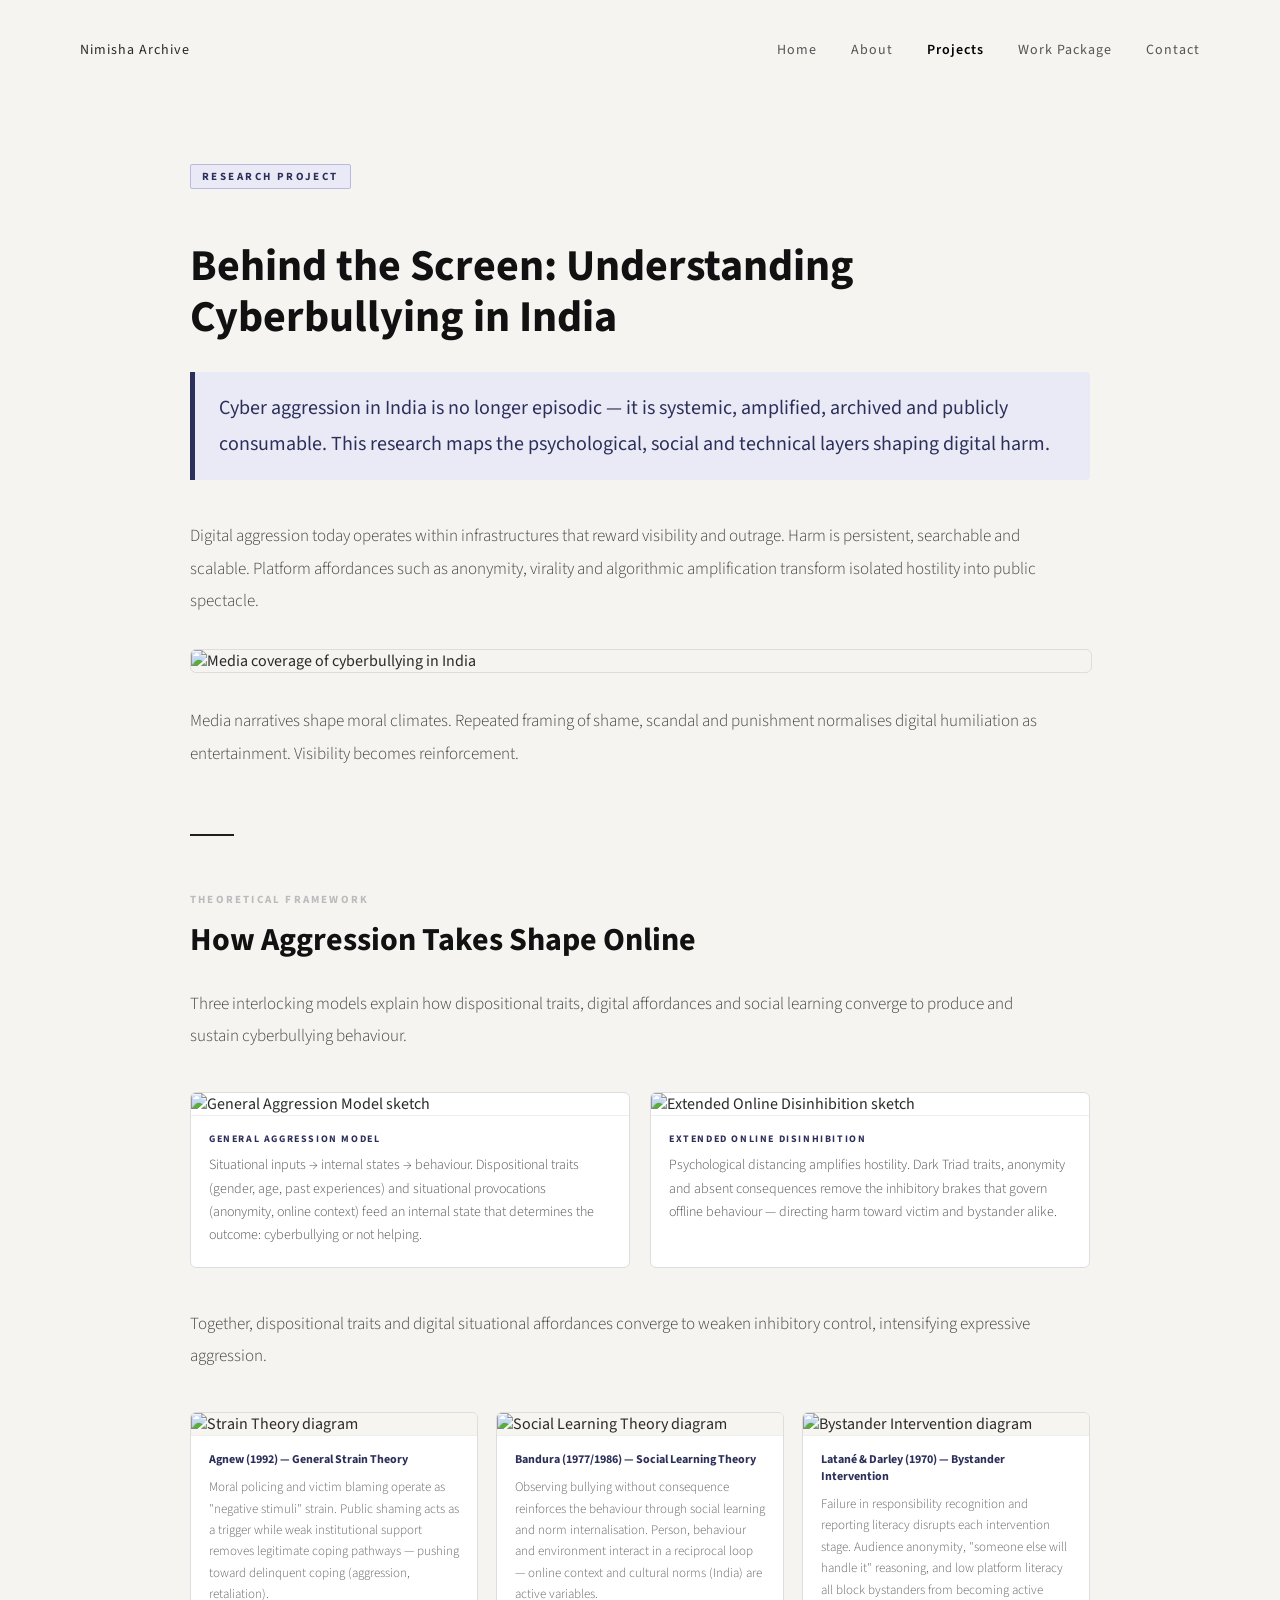
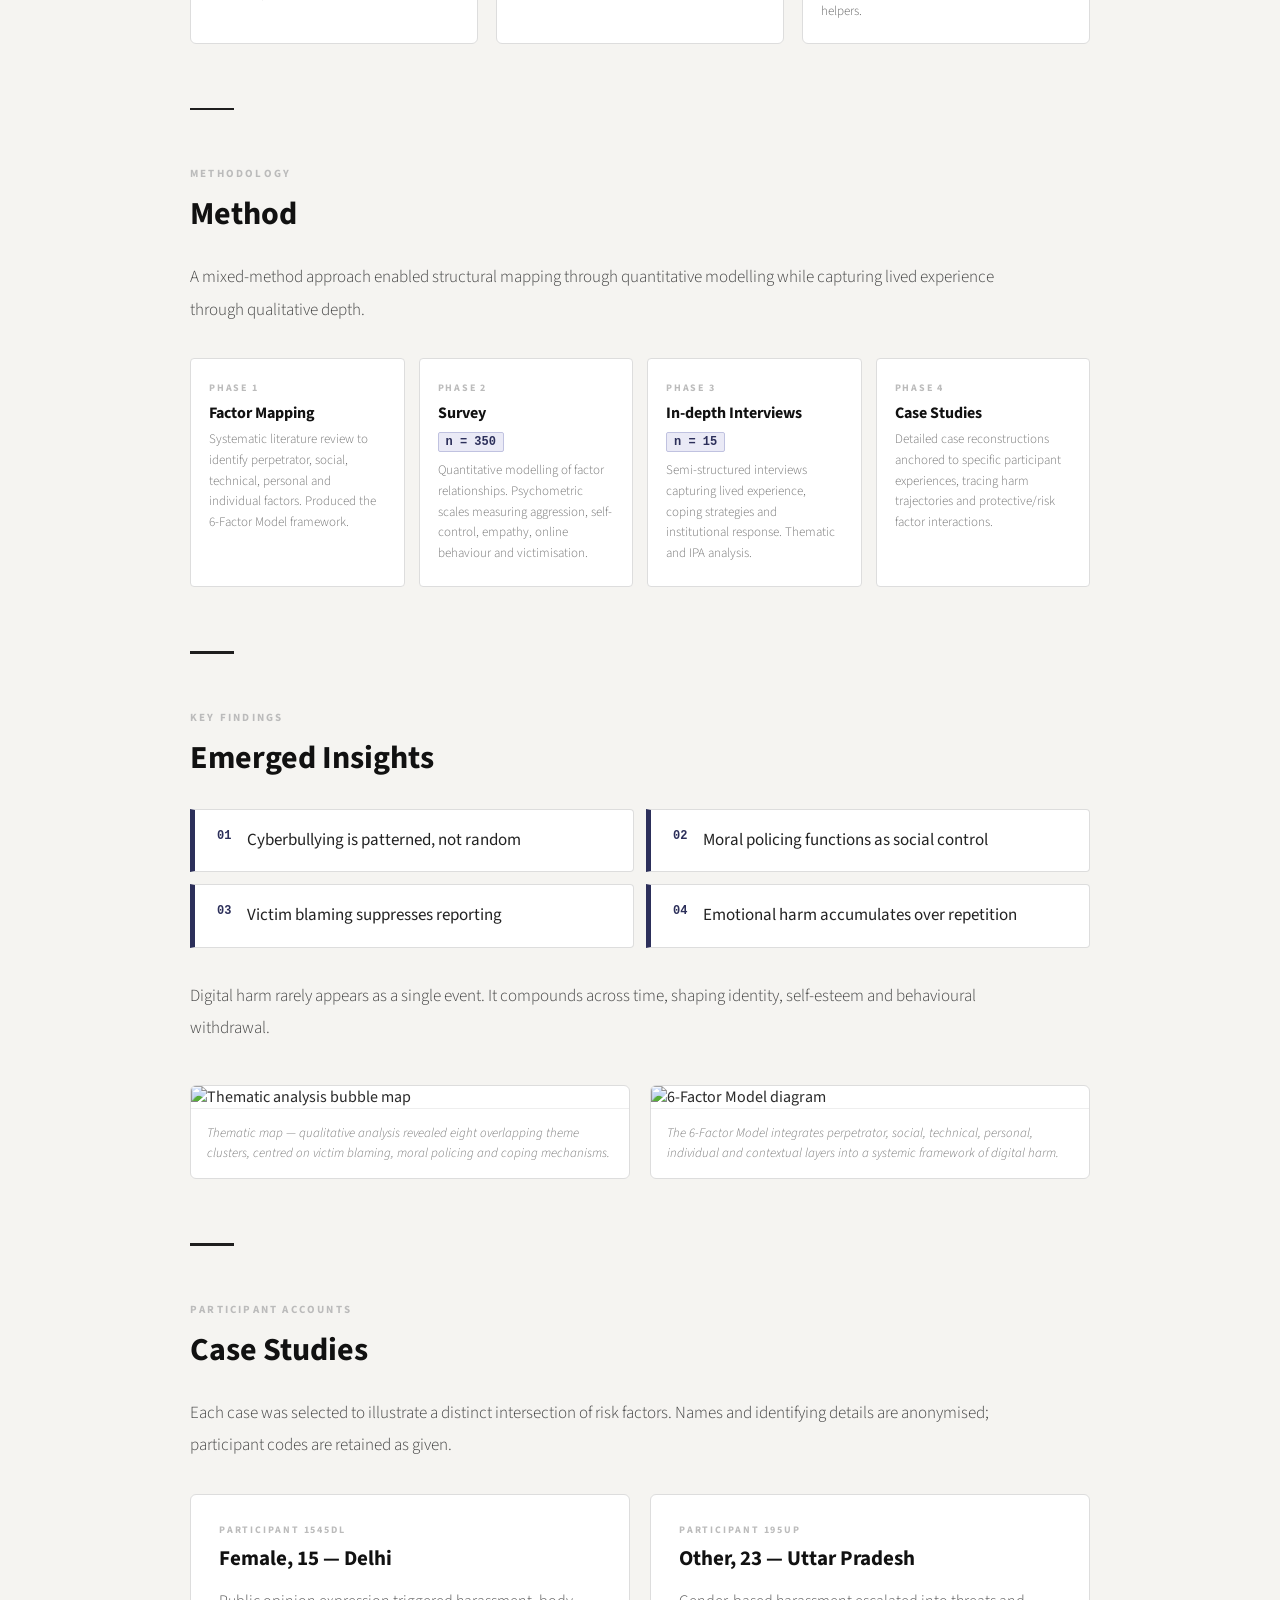
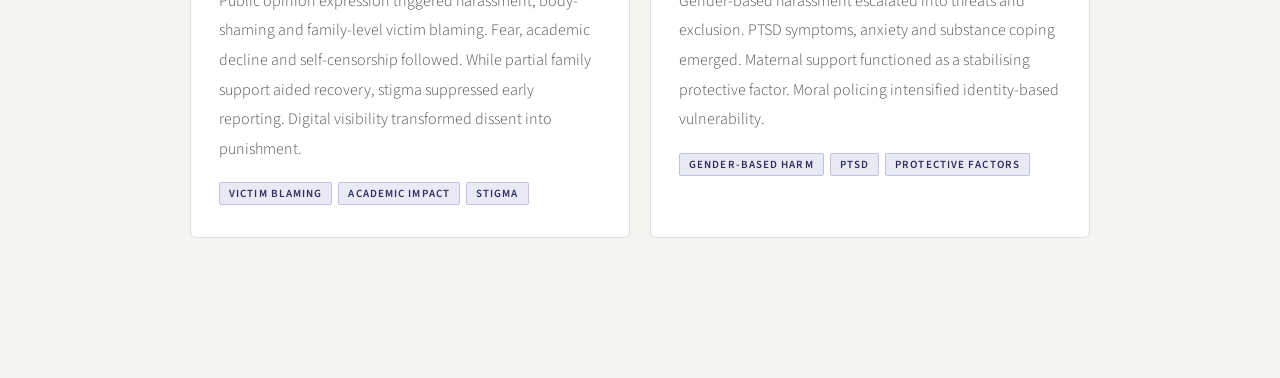
==== cyberbullying.html @ 01e7a709 "Add files via upload" ====
<!DOCTYPE html>
<html lang="en">
<head>
  <meta charset="UTF-8">
  <title>Behind the Screen – Cyberbullying Study</title>
  <link href="https://fonts.googleapis.com/css2?family=Source+Sans+Pro:wght@300;400;600;700&display=swap" rel="stylesheet">
  <link rel="stylesheet" href="style.css">
  <link rel="stylesheet" href="cyber.css">
</head>

<body class="cyber-page">

<nav>
  <div class="logo">Nimisha Archive</div>
  <div class="nav-links">
    <a href="index.html">Home</a>
    <a href="about.html">About</a>
    <a href="projects.html" class="active">Projects</a>
    <a href="workpackage.html">Work Package</a>
    <a href="contact.html">Contact</a>
  </div>
</nav>

<div class="cyber-wrap">

  <!-- ══════════════════════════════════
       1. TITLE + PROBLEM STATEMENT
  ══════════════════════════════════ -->
  <div class="c-tag">Research Project</div>

  <h1 class="c-title">Behind the Screen: Understanding Cyberbullying in India</h1>

  <p class="c-lead">
    Cyber aggression in India is no longer episodic — it is systemic, amplified, archived and publicly consumable.
    This research maps the psychological, social and technical layers shaping digital harm.
  </p>

  <p class="c-body">
    Digital aggression today operates within infrastructures that reward visibility and outrage.
    Harm is persistent, searchable and scalable. Platform affordances such as anonymity, virality
    and algorithmic amplification transform isolated hostility into public spectacle.
  </p>

  <!-- ── NEWS IMAGE ── -->
  <div class="img-full-frame">
    <img src="images/news.jpg" alt="Media coverage of cyberbullying in India" />
  </div>

  <p class="c-body">
    Media narratives shape moral climates. Repeated framing of shame, scandal and punishment
    normalises digital humiliation as entertainment. Visibility becomes reinforcement.
  </p>

  <div class="c-rule"></div>


  <!-- ══════════════════════════════════
       2. THEORETICAL FRAMEWORK
  ══════════════════════════════════ -->
  <div class="c-eyebrow">Theoretical Framework</div>
  <h2 class="c-heading">How Aggression Takes Shape Online</h2>

  <p class="c-body">
    Three interlocking models explain how dispositional traits, digital affordances and social
    learning converge to produce and sustain cyberbullying behaviour.
  </p>

  <!-- GAM + PINK MODEL — sketch boxes -->
  <div class="sketch-pair">

    <div class="sketch-frame">
      <img src="images/general-aggression.jpg" alt="General Aggression Model sketch" />
      <div class="sketch-label">
        <span class="sketch-eyebrow">General Aggression Model</span>
        <p>Situational inputs → internal states → behaviour. Dispositional traits (gender, age, past experiences) and situational provocations (anonymity, online context) feed an internal state that determines the outcome: cyberbullying or not helping.</p>
      </div>
    </div>

    <div class="sketch-frame">
      <img src="images/pink-model.jpg" alt="Extended Online Disinhibition sketch" />
      <div class="sketch-label">
        <span class="sketch-eyebrow">Extended Online Disinhibition</span>
        <p>Psychological distancing amplifies hostility. Dark Triad traits, anonymity and absent consequences remove the inhibitory brakes that govern offline behaviour — directing harm toward victim and bystander alike.</p>
      </div>
    </div>

  </div>

  <p class="c-body">
    Together, dispositional traits and digital situational affordances converge to weaken
    inhibitory control, intensifying expressive aggression.
  </p>

  <!-- THREE THEORY DIAGRAMS -->
  <div class="theory-trio">

    <div class="theory-card">
      <div class="theory-img-frame">
        <img src="images/strain.jpg" alt="Strain Theory diagram" />
      </div>
      <div class="theory-info">
        <div class="theory-author">Agnew (1992) — General Strain Theory</div>
        <p class="theory-desc">Moral policing and victim blaming operate as "negative stimuli" strain. Public shaming acts as a trigger while weak institutional support removes legitimate coping pathways — pushing toward delinquent coping (aggression, retaliation).</p>
      </div>
    </div>

    <div class="theory-card">
      <div class="theory-img-frame">
        <img src="images/person-behaviour.jpg" alt="Social Learning Theory diagram" />
      </div>
      <div class="theory-info">
        <div class="theory-author">Bandura (1977/1986) — Social Learning Theory</div>
        <p class="theory-desc">Observing bullying without consequence reinforces the behaviour through social learning and norm internalisation. Person, behaviour and environment interact in a reciprocal loop — online context and cultural norms (India) are active variables.</p>
      </div>
    </div>

    <div class="theory-card">
      <div class="theory-img-frame">
        <img src="images/intervention.jpg" alt="Bystander Intervention diagram" />
      </div>
      <div class="theory-info">
        <div class="theory-author">Latané & Darley (1970) — Bystander Intervention</div>
        <p class="theory-desc">Failure in responsibility recognition and reporting literacy disrupts each intervention stage. Audience anonymity, "someone else will handle it" reasoning, and low platform literacy all block bystanders from becoming active helpers.</p>
      </div>
    </div>

  </div>

  <div class="c-rule"></div>


  <!-- ══════════════════════════════════
       3. METHOD
  ══════════════════════════════════ -->
  <div class="c-eyebrow">Methodology</div>
  <h2 class="c-heading">Method</h2>

  <p class="c-body">
    A mixed-method approach enabled structural mapping through quantitative modelling
    while capturing lived experience through qualitative depth.
  </p>

  <div class="method-phases">

    <div class="phase-card">
      <div class="phase-num">Phase 1</div>
      <div class="phase-title">Factor Mapping</div>
      <div class="phase-detail">Systematic literature review to identify perpetrator, social, technical, personal and individual factors. Produced the 6-Factor Model framework.</div>
    </div>

    <div class="phase-card">
      <div class="phase-num">Phase 2</div>
      <div class="phase-title">Survey</div>
      <div class="phase-n">n = 350</div>
      <div class="phase-detail">Quantitative modelling of factor relationships. Psychometric scales measuring aggression, self-control, empathy, online behaviour and victimisation.</div>
    </div>

    <div class="phase-card">
      <div class="phase-num">Phase 3</div>
      <div class="phase-title">In-depth Interviews</div>
      <div class="phase-n">n = 15</div>
      <div class="phase-detail">Semi-structured interviews capturing lived experience, coping strategies and institutional response. Thematic and IPA analysis.</div>
    </div>

    <div class="phase-card">
      <div class="phase-num">Phase 4</div>
      <div class="phase-title">Case Studies</div>
      <div class="phase-detail">Detailed case reconstructions anchored to specific participant experiences, tracing harm trajectories and protective/risk factor interactions.</div>
    </div>

  </div>

  <div class="c-rule"></div>


  <!-- ══════════════════════════════════
       4. EMERGED INSIGHTS
  ══════════════════════════════════ -->
  <div class="c-eyebrow">Key Findings</div>
  <h2 class="c-heading">Emerged Insights</h2>

  <div class="insights-grid">
    <div class="insight-card">
      <div class="insight-num">01</div>
      <div class="insight-text">Cyberbullying is patterned, not random</div>
    </div>
    <div class="insight-card">
      <div class="insight-num">02</div>
      <div class="insight-text">Moral policing functions as social control</div>
    </div>
    <div class="insight-card">
      <div class="insight-num">03</div>
      <div class="insight-text">Victim blaming suppresses reporting</div>
    </div>
    <div class="insight-card">
      <div class="insight-num">04</div>
      <div class="insight-text">Emotional harm accumulates over repetition</div>
    </div>
  </div>

  <p class="c-body">
    Digital harm rarely appears as a single event. It compounds across time,
    shaping identity, self-esteem and behavioural withdrawal.
  </p>

  <!-- THEMES + 6-FACTOR MODEL -->
  <div class="findings-pair">

    <div class="findings-frame">
      <img src="images/themes.jpg" alt="Thematic analysis bubble map" />
      <p class="findings-caption">Thematic map — qualitative analysis revealed eight overlapping theme clusters, centred on victim blaming, moral policing and coping mechanisms.</p>
    </div>

    <div class="findings-frame">
      <img src="images/6factor.jpg" alt="6-Factor Model diagram" />
      <p class="findings-caption">The 6-Factor Model integrates perpetrator, social, technical, personal, individual and contextual layers into a systemic framework of digital harm.</p>
    </div>

  </div>

  <div class="c-rule"></div>


  <!-- ══════════════════════════════════
       5. CASE STUDIES
  ══════════════════════════════════ -->
  <div class="c-eyebrow">Participant Accounts</div>
  <h2 class="c-heading">Case Studies</h2>

  <p class="c-body">
    Each case was selected to illustrate a distinct intersection of risk factors.
    Names and identifying details are anonymised; participant codes are retained as given.
  </p>

  <div class="case-grid">

    <div class="case-box">
      <div class="case-id">Participant 1545DL</div>
      <h3>Female, 15 — Delhi</h3>
      <p>
        Public opinion expression triggered harassment, body-shaming and family-level victim blaming.
        Fear, academic decline and self-censorship followed. While partial family support aided recovery,
        stigma suppressed early reporting. Digital visibility transformed dissent into punishment.
      </p>
      <div class="case-tags">
        <span class="case-tag">Victim blaming</span>
        <span class="case-tag">Academic impact</span>
        <span class="case-tag">Stigma</span>
      </div>
    </div>

    <div class="case-box">
      <div class="case-id">Participant 195UP</div>
      <h3>Other, 23 — Uttar Pradesh</h3>
      <p>
        Gender-based harassment escalated into threats and exclusion. PTSD symptoms, anxiety
        and substance coping emerged. Maternal support functioned as a stabilising protective factor.
        Moral policing intensified identity-based vulnerability.
      </p>
      <div class="case-tags">
        <span class="case-tag">Gender-based harm</span>
        <span class="case-tag">PTSD</span>
        <span class="case-tag">Protective factors</span>
      </div>
    </div>

  </div>

</div><!-- /cyber-wrap -->

</body>
</html>
---- style.css ----
body {
  margin: 0;
  background-color: #f5f4f1;
  font-family: 'Source Sans Pro', sans-serif;
  color: #2a2a2a;
}

/* NAV */

nav {
  display: flex;
  justify-content: space-between;
  padding: 40px 80px;
  font-size: 14px;
  letter-spacing: 1px;
}

.nav-links a {
  margin-left: 30px;
  text-decoration: none;
  color: #555;
  transition: 0.3s ease;
}

.nav-links a:hover,
.nav-links a.active {
  color: #000;
  font-weight: 600;
}

/* HERO */

.hero {
  display: flex;
  align-items: center;
  justify-content: center;
  gap: 100px;
  padding: 100px;
}

.image-container img {
  width: 380px;
  filter: grayscale(100%);
  transition: 0.6s ease;
}

.image-container img:hover {
  filter: grayscale(0%);
  transform: scale(1.03);
}

.text-container {
  max-width: 480px;
}

h1 {
  font-size: 40px;
  margin-bottom: 8px;
  font-weight: 600;
}

.tagline {
  font-size: 16px;
  background: #9fb3d6;
  display: inline-block;
  padding: 4px 10px;
  margin-bottom: 30px;
}

.intro {
  font-size: 18px;
  line-height: 1.7;
  color: #444;
}

.home-links {
  margin-top: 40px;
}

.home-links a {
  margin-right: 30px;
  text-decoration: none;
  color: #2C2F5A;
  font-weight: 600;
  transition: 0.3s ease;
}

.home-links a:hover {
  opacity: 0.6;
}


.about-grid {
  display: flex;
  justify-content: center;
  gap: 60px;
  padding: 100px;
}

.about-card {
  width: 300px;
  padding: 30px;
  background: #e9e6df;
  transition: 0.4s ease;
}

.about-card:hover {
  transform: translateY(-8px);
}

.about-card h2 {
  font-size: 18px;
  margin-bottom: 20px;
}

.about-card ul {
  padding-left: 18px;
  line-height: 1.8;
}


.projects {
  padding: 100px;
}

.project-block {
  margin-bottom: 80px;
}

.project-block h2 {
  font-size: 26px;
  margin-bottom: 15px;
}

.tags span {
  display: inline-block;
  background: #e0e0e0;
  padding: 6px 12px;
  margin: 5px;
  font-size: 14px;
}

.project-block a {
  display: block;
  margin-top: 20px;
  font-weight: 600;
  color: #2C2F5A;
  text-decoration: none;
}


.project-detail {
  padding: 100px;
  max-width: 900px;
  margin: auto;
}

.highlight-problem {
  font-size: 22px;
  font-weight: 600;
  margin: 40px 0;
  color: #2C2F5A;
}

.bubble-container {
  display: flex;
  flex-wrap: wrap;
  gap: 15px;
  margin: 40px 0;
}

.bubble {
  background: #e0e0e0;
  padding: 12px 18px;
  border-radius: 30px;
  font-size: 14px;
}

.method-table {
  width: 100%;
  margin: 30px 0;
  border-collapse: collapse;
}

.method-table td {
  border-bottom: 1px solid #ddd;
  padding: 10px;
}

.insights {
  line-height: 1.8;
}

.model-arrow {
  margin-top: 30px;
  font-weight: 600;
  color: #2C2F5A;
}

.problem-block {
  font-size: 20px;
  margin: 40px 0;
}

.gen-grid {
  display: flex;
  gap: 30px;
  margin: 30px 0;
}

.gen-box {
  flex: 1;
  background: #e9e6df;
  padding: 20px;
}

.big-conclusion {
  margin-top: 40px;
  font-size: 22px;
  font-weight: 600;
  text-align: center;
}

.contact-section {
  text-align: center;
  padding: 100px;
}

.contact-line {
  font-size: 18px;
  margin: 30px 0;
}

.contact-divider {
  width: 60px;
  height: 1px;
  background: #2C2F5A;
  margin: 30px auto;
}

.easter-egg {
  opacity: 0.4;
  transition: 0.4s ease;
}


<section class="projects">

  <div class="project-cover">

    <img src="images/cover.jpg" alt="Cyberbullying Cover">

    <div class="project-overlay">
      <h2>Behind the Screen: Understanding Cyberbullying in India</h2>

      <div class="tags">
        <span>Online Aggression</span>
        <span>Digital Behavior</span>
        <span>Victim Experience</span>
        <span>Psychometrics</span>
      </div>

      <a href="cyberbullying.html" class="project-link">
        View Project →
      </a>
    </div>

  </div>

</section>

/* ================================= */
/* ✨ UPDATED: Project Card Layout   */
/* ================================= */

.project-card {
  display: flex;
  gap: 40px;
  align-items: center;
  max-width: 900px;
  margin-bottom: 80px;
}

.project-card img {
  width: 250px;   /* ✨ SMALLER (1/4 feel) */
  height: 180px;
  object-fit: cover;
  border-radius: 8px;
  transition: 0.4s ease;
}

.project-card img:hover {
  transform: scale(1.05);
}

.project-info {
  flex: 1;
}

.project-cover img {
  width: 25%; /* was full width */
  border-radius: 8px;
}


/* PROJECT CARD VIDEO SUPPORT */

.project-card video {
  width: 100%;
  height: 220px;
  object-fit: cover;
  border-radius: 6px;
  display: block;
}


/* ===============================
   Floating Academic Letters
================================ */

.floating-letters {
  position: fixed;
  top: 0;
  left: 0;
  width: 100%;
  height: 100%;
  pointer-events: none;
  overflow: hidden;
  z-index: 0;
}

.floating-letters span {
  position: absolute;
  font-size: 60px;
  font-weight: 600;
  color: rgba(120, 110, 95, 0.06);
  animation: float 18s infinite linear;
}

/* Random positions */
.floating-letters span:nth-child(1) { left: 10%; top: 80%; animation-duration: 22s; }
.floating-letters span:nth-child(2) { left: 70%; top: 60%; animation-duration: 25s; }
.floating-letters span:nth-child(3) { left: 30%; top: 30%; animation-duration: 20s; }
.floating-letters span:nth-child(4) { left: 85%; top: 20%; animation-duration: 28s; }
.floating-letters span:nth-child(5) { left: 50%; top: 75%; animation-duration: 24s; }
.floating-letters span:nth-child(6) { left: 15%; top: 50%; animation-duration: 26s; }
.floating-letters span:nth-child(7) { left: 60%; top: 10%; animation-duration: 30s; }
.floating-letters span:nth-child(8) { left: 40%; top: 65%; animation-duration: 23s; }

@keyframes float {
  0% { transform: translateY(0px); }
  50% { transform: translateY(-40px); }
  100% { transform: translateY(0px); }
}

/* Make sure content stays above */
.project-detail,
.projects {
  position: relative;
  z-index: 2;
}
---- cyber.css ----
/* ============================================================
   CYBER.CSS — Behind the Screen: Cyberbullying in India
   Source Sans Pro. Matches WP1 / portfolio aesthetic.
============================================================ */

/* ── PAGE WRAP ── */
.cyber-wrap {
  max-width: 900px;
  margin: 0 auto;
  padding: 64px 24px 140px;
  font-family: 'Source Sans Pro', sans-serif;
}

/* ── TAG ── */
.c-tag {
  display: inline-block;
  font-size: 11px;
  font-weight: 700;
  letter-spacing: 0.22em;
  text-transform: uppercase;
  color: #2C2F5A;
  background: #eaeaf6;
  border: 1px solid #b8bae0;
  border-radius: 2px;
  padding: 4px 11px;
  margin-bottom: 24px;
}

/* ── MAIN TITLE ── */
.c-title {
  font-size: clamp(28px, 4.5vw, 44px);
  font-weight: 700;
  line-height: 1.15;
  color: #111;
  max-width: 820px;
  margin-bottom: 28px;
}

/* ── LEAD PARAGRAPH ── */
.c-lead {
  font-size: clamp(17px, 2.2vw, 20px);
  font-weight: 400;
  line-height: 1.82;
  color: #2C2F5A;
  border-left: 5px solid #2C2F5A;
  padding: 18px 24px;
  background: #eaeaf6;
  border-radius: 0 4px 4px 0;
  margin-bottom: 40px;
  max-width: 860px;
}

/* ── BODY TEXT ── */
.c-body {
  font-size: clamp(15px, 1.9vw, 17px);
  font-weight: 300;
  line-height: 1.9;
  color: #444;
  margin: 28px 0;
  max-width: 860px;
}

/* ── RULE ── */
.c-rule {
  width: 44px;
  height: 2.5px;
  background: #1e1e1e;
  margin: 64px 0 56px;
}

/* ── EYEBROW ── */
.c-eyebrow {
  font-size: 11px;
  font-weight: 700;
  letter-spacing: 0.2em;
  text-transform: uppercase;
  color: #bbb;
  margin-bottom: 14px;
}

/* ── SECTION HEADING ── */
.c-heading {
  font-size: clamp(22px, 3vw, 32px);
  font-weight: 700;
  color: #111;
  line-height: 1.2;
  margin-bottom: 20px;
  margin-top: 0;
}

/* ── FULL IMAGE ── */
.img-full-frame {
  width: 100%;
  border-radius: 6px;
  overflow: hidden;
  margin: 32px 0;
  border: 1px solid #ddd;
}
.img-full-frame img { width: 100%; height: auto; display: block; }

/* SKETCH PAIR */
.sketch-pair {
  display: grid;
  grid-template-columns: 1fr 1fr;
  gap: 20px;
  margin: 40px 0;
}
.sketch-frame {
  background: #fff;
  border: 1px solid #ddd;
  border-radius: 6px;
  overflow: hidden;
}
.sketch-frame img { width: 100%; height: auto; display: block; }
.sketch-label { padding: 16px 18px 20px; border-top: 1px solid #eee; }
.sketch-eyebrow {
  display: block;
  font-size: 10px;
  font-weight: 700;
  letter-spacing: 0.16em;
  text-transform: uppercase;
  color: #2C2F5A;
  margin-bottom: 8px;
}
.sketch-label p { font-size: 14px; font-weight: 300; color: #555; line-height: 1.65; margin: 0; }

/* THEORY TRIO */
.theory-trio {
  display: grid;
  grid-template-columns: repeat(3, 1fr);
  gap: 18px;
  margin: 40px 0;
}
.theory-card {
  background: #fff;
  border: 1px solid #ddd;
  border-radius: 6px;
  overflow: hidden;
  display: flex;
  flex-direction: column;
}
.theory-img-frame { background: #f7f5f0; border-bottom: 1px solid #eee; }
.theory-img-frame img { width: 100%; height: auto; display: block; }
.theory-info { padding: 16px 18px 20px; flex: 1; }
.theory-author { font-size: 12px; font-weight: 700; color: #2C2F5A; margin-bottom: 8px; line-height: 1.4; }
.theory-desc { font-size: 13px; font-weight: 300; color: #666; line-height: 1.65; margin: 0; }

/* METHOD PHASES */
.method-phases {
  display: grid;
  grid-template-columns: repeat(4, 1fr);
  gap: 14px;
  margin: 32px 0;
}
.phase-card {
  background: #fff;
  border: 1px solid #ddd;
  border-radius: 4px;
  padding: 22px 18px;
}
.phase-num { font-size: 10px; font-weight: 700; letter-spacing: 0.18em; text-transform: uppercase; color: #bbb; margin-bottom: 8px; }
.phase-title { font-size: 16px; font-weight: 700; color: #111; line-height: 1.25; margin-bottom: 6px; }
.phase-n {
  font-family: 'Courier New', monospace;
  font-size: 12px; font-weight: 600; color: #2C2F5A;
  background: #eaeaf6; border: 1px solid #c0c2e0;
  border-radius: 2px; padding: 2px 7px;
  display: inline-block; margin-bottom: 8px;
}
.phase-detail { font-size: 13px; font-weight: 300; color: #777; line-height: 1.6; }

/* INSIGHTS GRID */
.insights-grid {
  display: grid;
  grid-template-columns: 1fr 1fr;
  gap: 12px;
  margin: 32px 0;
}
.insight-card {
  background: #fff;
  border: 1px solid #ddd;
  border-left: 5px solid #2C2F5A;
  border-radius: 0 4px 4px 0;
  padding: 18px 22px;
  display: flex;
  align-items: flex-start;
  gap: 16px;
}
.insight-num { font-family: 'Courier New', monospace; font-size: 12px; font-weight: 600; color: #2C2F5A; padding-top: 1px; flex-shrink: 0; }
.insight-text { font-size: clamp(15px, 1.9vw, 17px); font-weight: 400; color: #222; line-height: 1.5; }

/* FINDINGS PAIR */
.findings-pair {
  display: grid;
  grid-template-columns: 1fr 1fr;
  gap: 20px;
  margin: 40px 0;
}
.findings-frame { background: #fff; border: 1px solid #ddd; border-radius: 6px; overflow: hidden; }
.findings-frame img { width: 100%; height: auto; display: block; }
.findings-caption { padding: 14px 16px; font-size: 13px; font-weight: 300; color: #777; line-height: 1.6; border-top: 1px solid #eee; margin: 0; font-style: italic; }

/* CASE STUDIES */
.case-grid {
  display: grid;
  grid-template-columns: 1fr 1fr;
  gap: 20px;
  margin-top: 32px;
}
.case-box {
  background: #fff;
  border: 1px solid #ddd;
  border-radius: 6px;
  padding: 28px 28px 32px;
}
.case-id { font-size: 10px; font-weight: 700; letter-spacing: 0.18em; text-transform: uppercase; color: #bbb; margin-bottom: 8px; }
.case-box h3 { font-size: clamp(17px, 2.2vw, 21px); font-weight: 700; color: #111; margin-bottom: 16px; margin-top: 0; line-height: 1.25; }
.case-box p { font-size: clamp(14px, 1.8vw, 16px); font-weight: 300; color: #555; line-height: 1.85; margin: 0 0 18px; }
.case-tags { display: flex; flex-wrap: wrap; gap: 6px; }
.case-tag { font-size: 11px; font-weight: 600; letter-spacing: 0.1em; text-transform: uppercase; background: #eaeaf6; color: #2C2F5A; border: 1px solid #c0c2e0; border-radius: 2px; padding: 3px 9px; }

/* RESPONSIVE */
@media (max-width: 700px) {
  .sketch-pair   { grid-template-columns: 1fr; }
  .theory-trio   { grid-template-columns: 1fr; }
  .method-phases { grid-template-columns: 1fr 1fr; }
  .insights-grid { grid-template-columns: 1fr; }
  .findings-pair { grid-template-columns: 1fr; }
  .case-grid     { grid-template-columns: 1fr; }
}
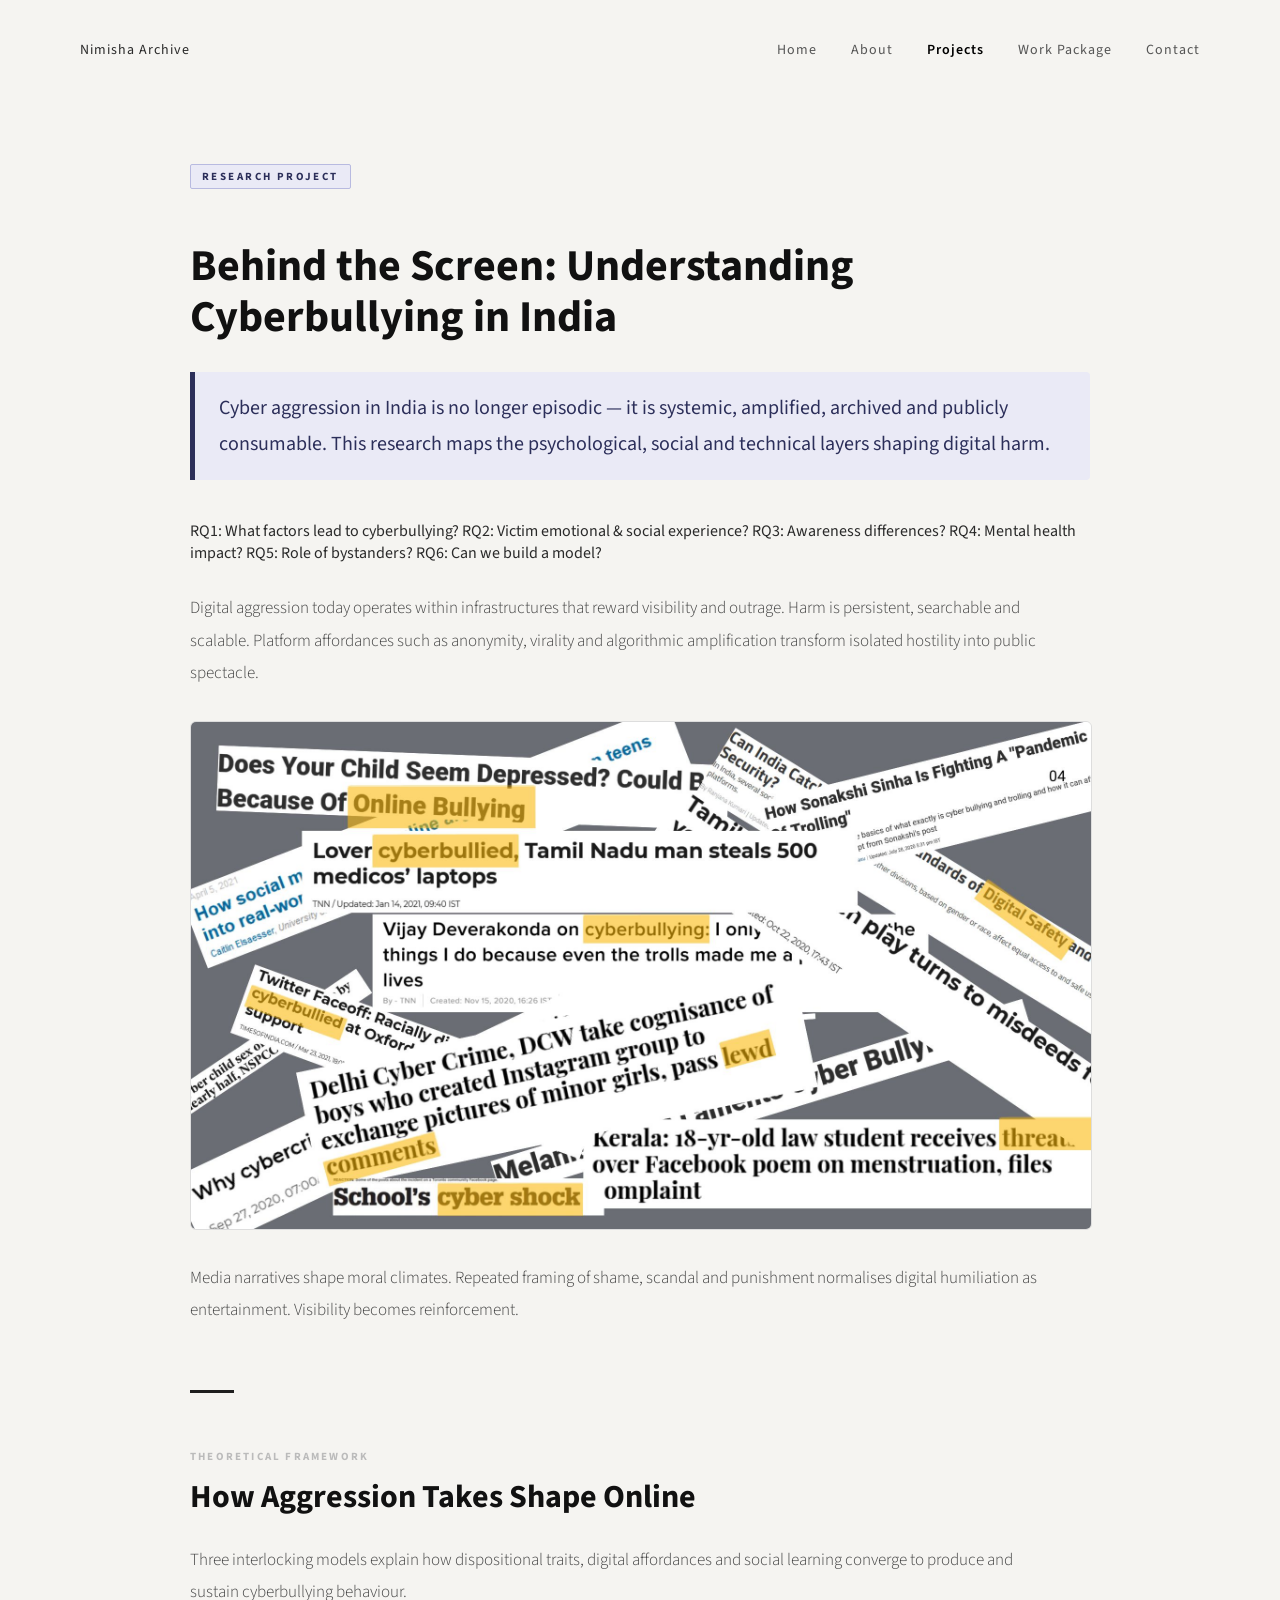
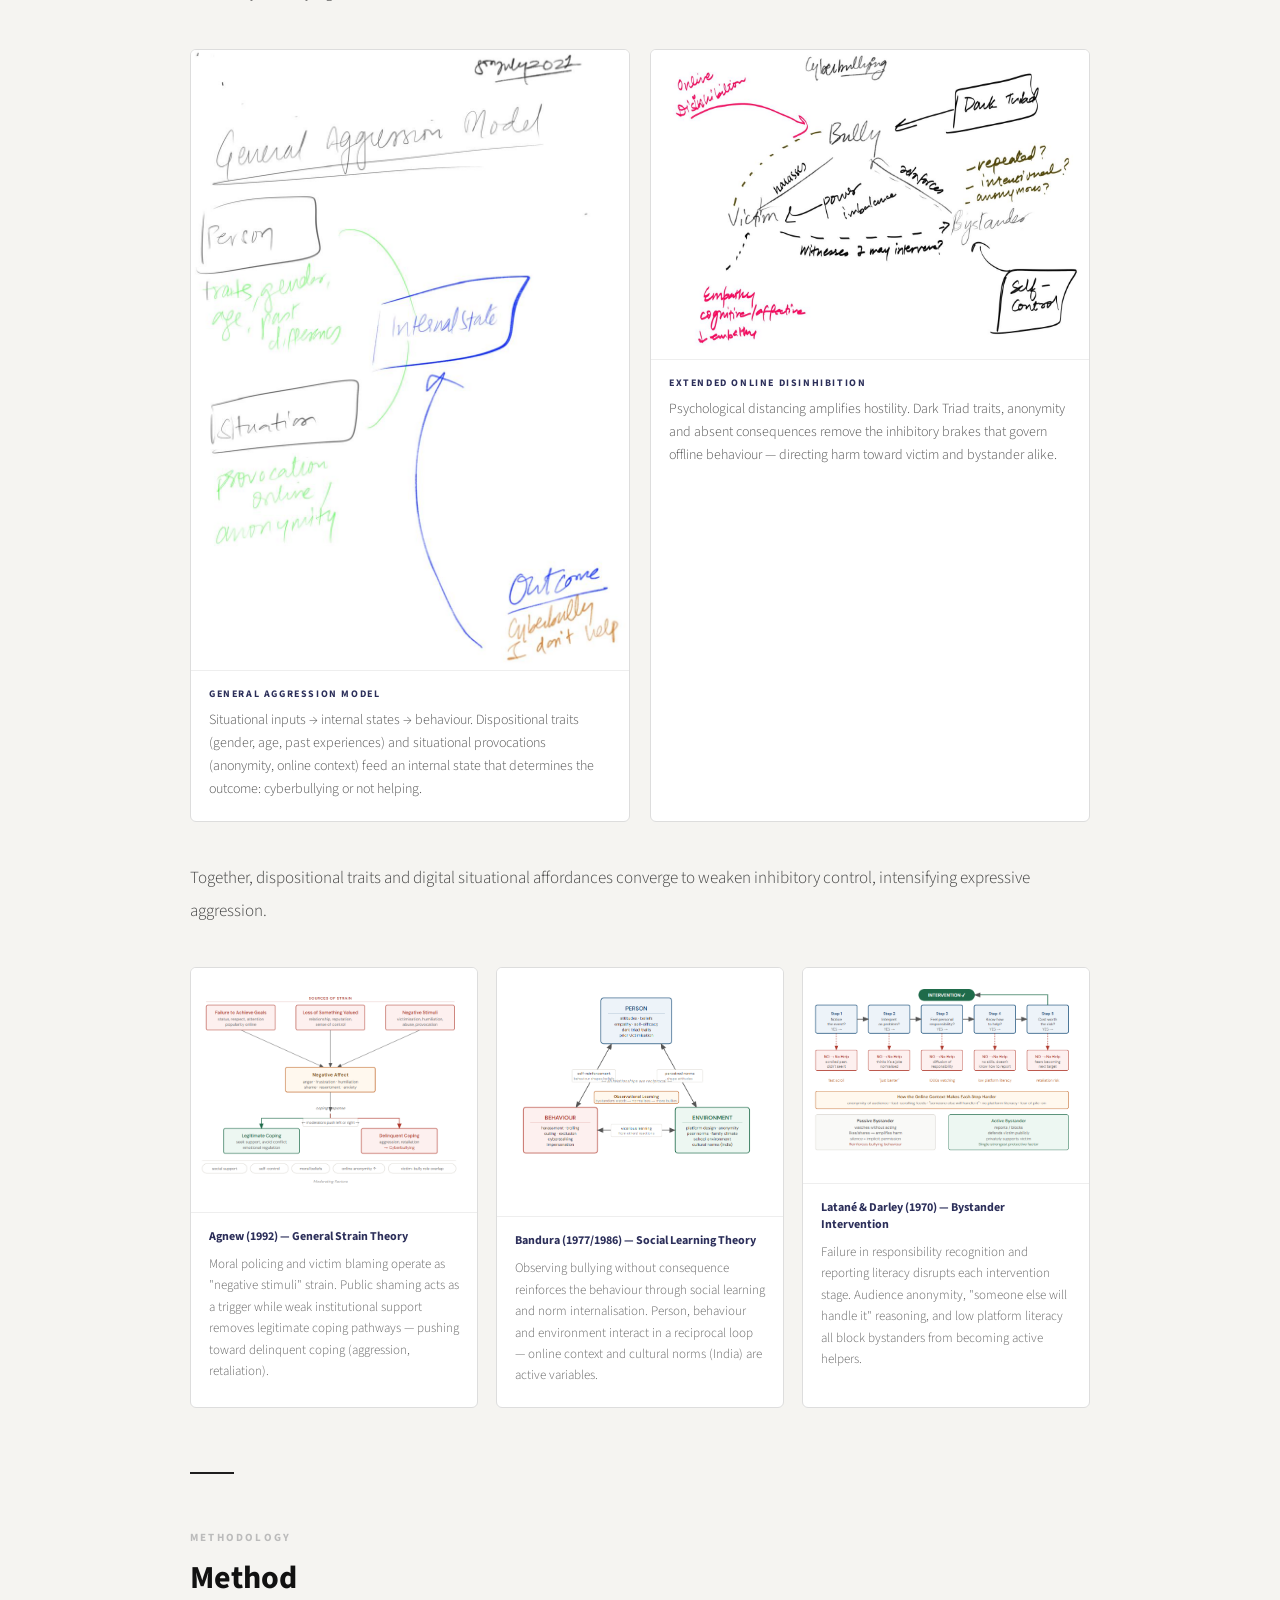
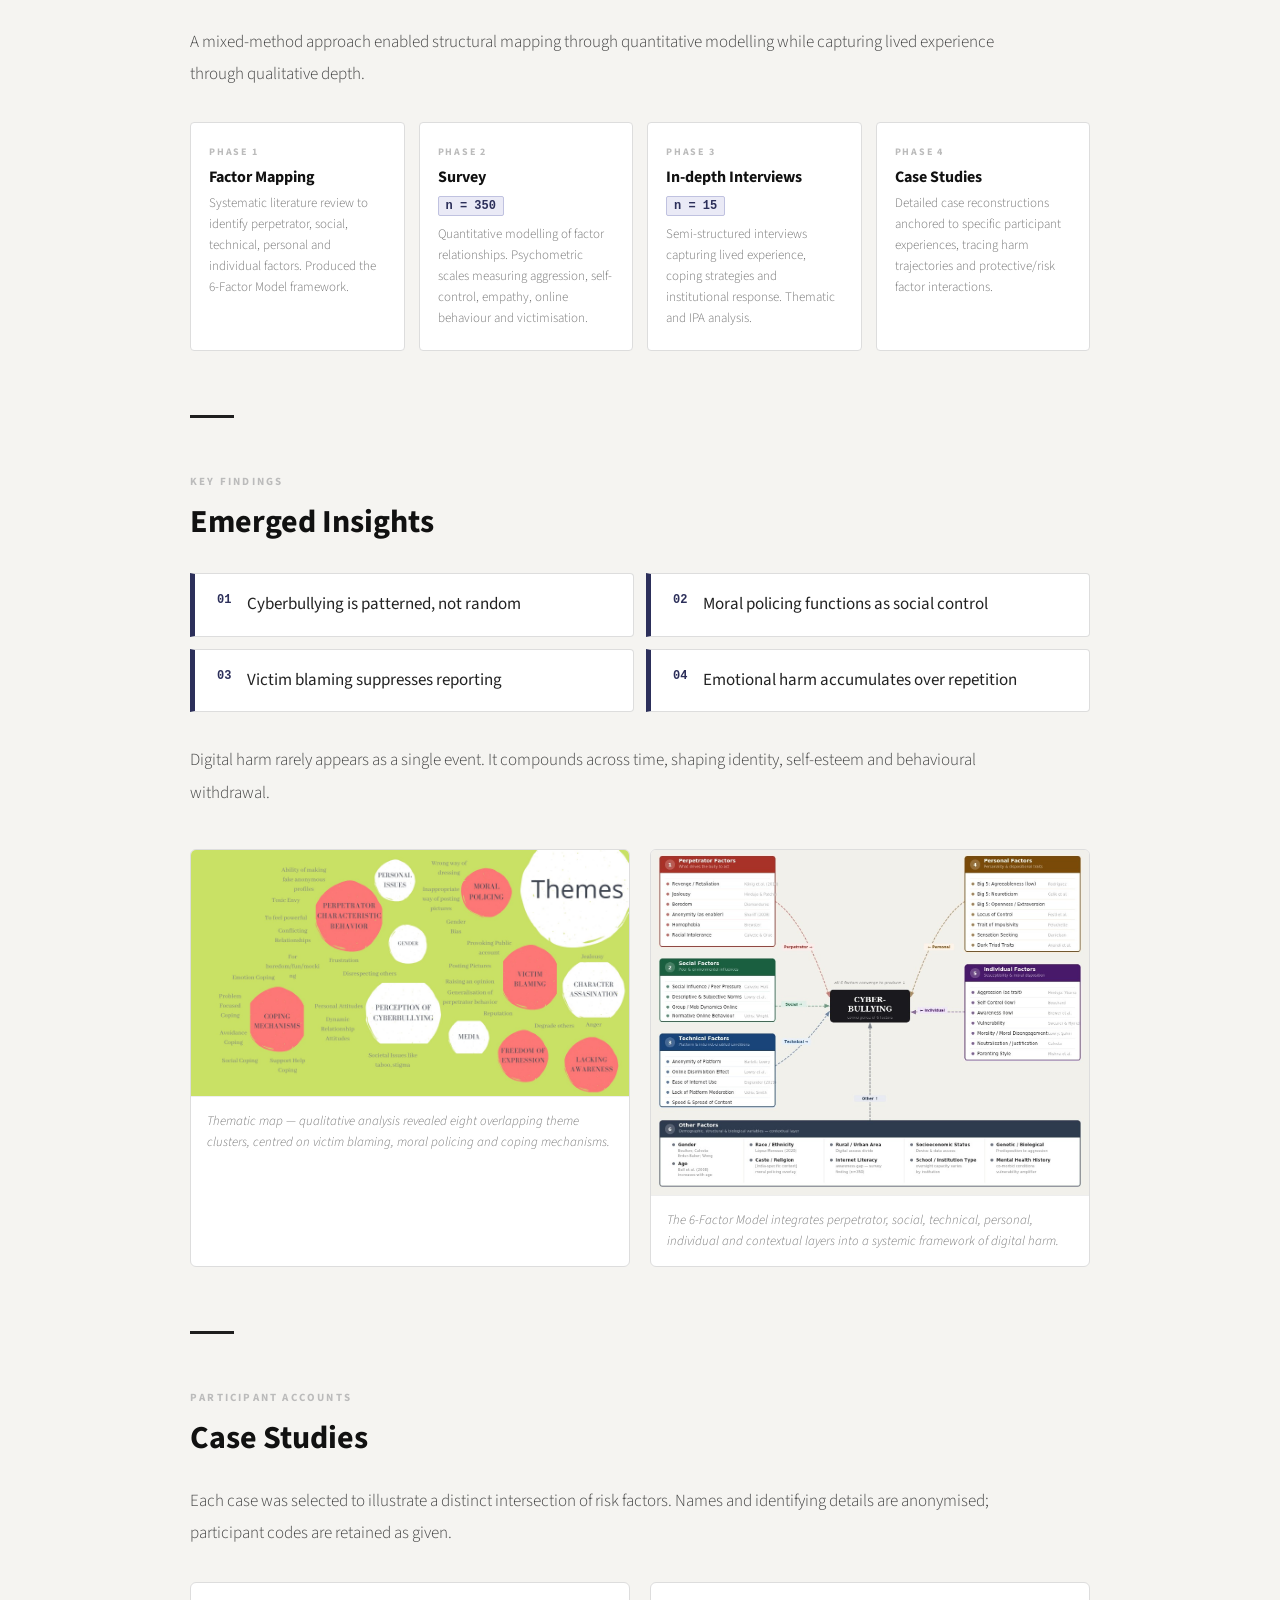
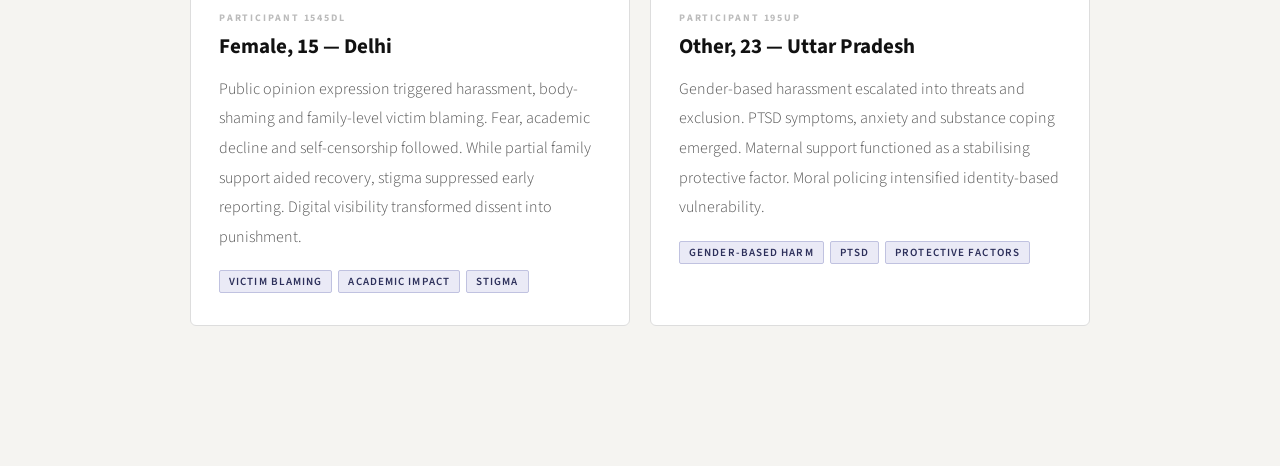
==== commit 4d807ca8: "Add files via upload" ====
--- a/cyberbullying.html
+++ b/cyberbullying.html
@@ -34,6 +34,18 @@
     Cyber aggression in India is no longer episodic — it is systemic, amplified, archived and publicly consumable.
     This research maps the psychological, social and technical layers shaping digital harm.
   </p>
+
+
+<!-- ── RESEARCH QUESTIONS ── -->
+<div class="rq-bubbles">
+  <span>RQ1: What factors lead to cyberbullying?</span>
+  <span>RQ2: Victim emotional & social experience?</span>
+  <span>RQ3: Awareness differences?</span>
+  <span>RQ4: Mental health impact?</span>
+  <span>RQ5: Role of bystanders?</span>
+  <span>RQ6: Can we build a model?</span>
+</div>
+
 
   <p class="c-body">
     Digital aggression today operates within infrastructures that reward visibility and outrage.
